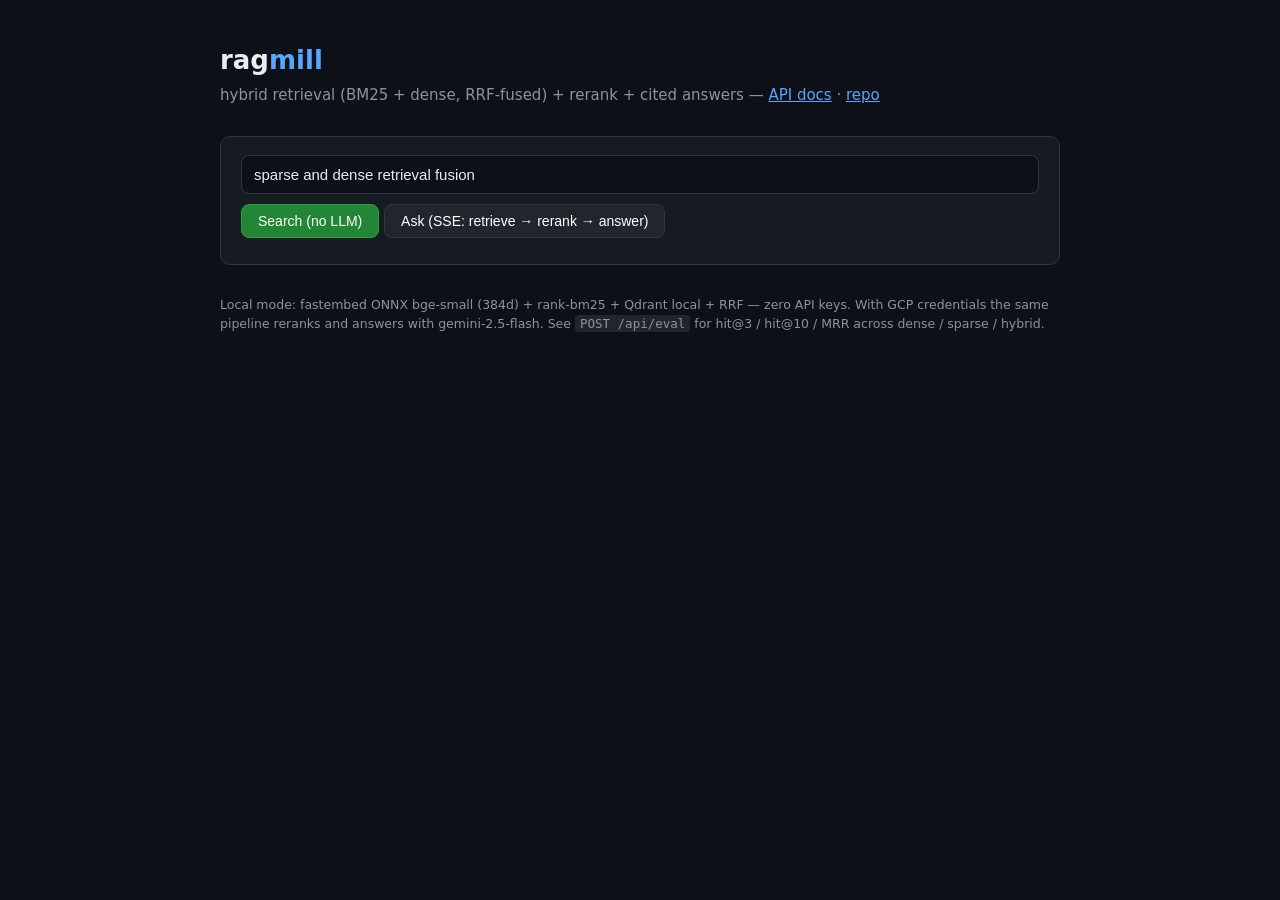
==== static/index.html @ 1eb4d6ab "ragmill v1.0: RAG at 1M documents — local 5K mode complete, cloud ingest job ready - Hybrid retrieva" ====
<!doctype html>
<html lang="en">
<head>
<meta charset="utf-8">
<meta name="viewport" content="width=device-width, initial-scale=1">
<title>ragmill — RAG at 1M documents</title>
<style>
  :root { color-scheme: dark; }
  * { box-sizing: border-box; }
  body { margin:0; font: 15px/1.55 ui-sans-serif, system-ui, sans-serif;
         background:#0d1117; color:#e6edf3; }
  main { max-width: 880px; margin: 0 auto; padding: 40px 20px 80px; }
  h1 { font-size: 26px; margin:0 0 4px; }
  h1 span { color:#58a6ff; }
  .sub { color:#8b949e; margin-bottom:28px; }
  .box { background:#161b22; border:1px solid #30363d; border-radius:10px;
         padding:18px 20px; margin-bottom:18px; }
  input[type=text] { width:100%; padding:10px 12px; border-radius:8px;
    border:1px solid #30363d; background:#0d1117; color:#e6edf3; font-size:15px; }
  button { margin-top:10px; padding:8px 16px; border-radius:8px; border:1px solid;
    background:#238636; border-color:#2ea043; color:#fff; font-size:14px;
    cursor:pointer; }
  button.sec { background:#21262d; border-color:#30363d; }
  button:disabled { opacity:.5; cursor:default; }
  .stage { border-left:3px solid #30363d; padding:2px 12px; margin:14px 0; }
  .stage.retrieve{border-color:#58a6ff}.stage.rerank{border-color:#d29922}
  .stage.answer{border-color:#3fb950}
  .stage h4 { margin:6px 0 4px; font-size:13px; color:#8b949e;
    text-transform:uppercase; letter-spacing:.4px; }
  .paper { padding:6px 0; border-bottom:1px solid #21262d; }
  .paper b { color:#e6edf3; }
  .id { color:#58a6ff; font-family:ui-monospace,monospace; font-size:13px; }
  .score { color:#8b949e; font-family:ui-monospace,monospace; font-size:12px; }
  .answer { white-space:pre-wrap; }
  .cite { font-size:12px; color:#8b949e; }
  .cite a { color:#58a6ff; text-decoration:none; }
  table.mini { width:100%; border-collapse:collapse; font-size:13px; }
  table.mini td, table.mini th { padding:4px 8px; border-bottom:1px solid #21262d; }
  .footer { color:#8b949e; font-size:12.5px; margin-top:30px; }
  code { background:#21262d; padding:1px 5px; border-radius:4px; font-size:12.5px; }
</style>
</head>
<body>
<main>
  <h1>rag<span>mill</span></h1>
  <div class="sub">hybrid retrieval (BM25 + dense, RRF-fused) + rerank + cited answers —
    <a href="/docs" style="color:#58a6ff">API docs</a> ·
    <a href="https://github.com/gorredinesh21/ragmill" style="color:#58a6ff">repo</a></div>

  <div class="box">
    <input id="q" type="text" placeholder="e.g. reciprocal rank fusion for hybrid retrieval"
           value="sparse and dense retrieval fusion">
    <button onclick="doSearch()">Search (no LLM)</button>
    <button class="sec" onclick="doAsk()">Ask (SSE: retrieve → rerank → answer)</button>
    <div id="meta" class="score" style="margin-top:8px"></div>
  </div>

  <div id="out"></div>

  <div class="footer">
    <p>Local mode: fastembed ONNX bge-small (384d) + rank-bm25 + Qdrant local + RRF — zero API keys.
    With GCP credentials the same pipeline reranks and answers with gemini-2.5-flash.
    See <code>POST /api/eval</code> for hit@3 / hit@10 / MRR across dense / sparse / hybrid.</p>
  </div>
</main>

<script>
const $ = id => document.getElementById(id);

function esc(s){ const d=document.createElement('div'); d.textContent=s??''; return d.innerHTML; }

async function doSearch(){
  const q = $('q').value.trim(); if(!q) return;
  $('out').innerHTML = '<div class="box">searching…</div>';
  const r = await fetch('/api/search', {method:'POST',
    headers:{'Content-Type':'application/json'},
    body: JSON.stringify({query:q, k:8})});
  const b = await r.json();
  $('meta').textContent = `hybrid search — ${b.took_ms} ms · dense top: ${b.dense_top3.join(', ')} · sparse top: ${b.sparse_top3.join(', ')}`;
  $('out').innerHTML = '<div class="box">' + b.fused.map((p,i) =>
    `<div class="paper"><span class="id">${esc(p.arxiv_id)}</span> ·
     <span class="score">rrf ${p.rrf_score}</span><br><b>${esc(p.title)}</b>
     <div class="score">${esc((p.categories||[]).join(' '))}</div></div>`).join('') + '</div>';
}

async function doAsk(){
  const q = $('q').value.trim(); if(!q) return;
  $('out').innerHTML = ''; $('meta').textContent = 'streaming…';
  const r = await fetch('/api/query', {method:'POST',
    headers:{'Content-Type':'application/json'},
    body: JSON.stringify({query:q})});
  const reader = r.body.getReader(); const dec = new TextDecoder();
  let buf='', stage=null, box=null;
  while(true){
    const {done, value} = await reader.read(); if(done) break;
    buf += dec.decode(value, {stream:true});
    let idx;
    while((idx = buf.indexOf('\n\n')) >= 0){
      const chunk = buf.slice(0, idx); buf = buf.slice(idx+2);
      let ev='message', data='';
      for(const line of chunk.split('\n')){
        if(line.startsWith('event:')) ev = line.slice(6).trim();
        if(line.startsWith('data:')) data += line.slice(5).trim();
      }
      if(!data) continue;
      try { handle(ev, JSON.parse(data)); } catch(e){}
    }
  }

  function handle(ev, d){
    if(ev === 'stage'){
      if(d.stage==='retrieve'){
        box = document.createElement('div');
        box.className = 'box stage retrieve';
        box.innerHTML = `<h4>① retrieve — ${d.took_ms} ms</h4>` +
          d.fused_top.map(p=>`<div class="paper"><span class="id">${esc(p.arxiv_id)}</span> <b>${esc(p.title)}</b> <span class="score">rrf ${p.rrf_score}</span></div>`).join('');
        $('out').appendChild(box);
      }
      if(d.stage==='rerank'){
        box = document.createElement('div');
        box.className = 'box stage rerank';
        box.innerHTML = `<h4>② rerank — ${d.reranker} — ${d.took_ms} ms</h4>` +
          d.top.map(p=>`<div class="paper"><span class="id">${esc(p.arxiv_id)}</span> <b>${esc(p.title)}</b> <span class="score">${p.rerank_score ?? ''}</span></div>`).join('');
        $('out').appendChild(box);
      }
      if(d.stage==='answer'){
        box = document.createElement('div');
        box.className = 'box stage answer';
        box.innerHTML = `<h4>③ answer — ${d.llm} — ${d.took_ms} ms</h4>
          <div class="answer">${esc(d.answer)}</div>
          <div class="cite" style="margin-top:10px">${d.citations.map(c=>
            `[${c.n}] <a href="${c.url}" target="_blank">${esc(c.arxiv_id)} — ${esc(c.title)}</a>`).join('<br>')}</div>`;
        $('out').appendChild(box);
      }
    }
    if(ev === 'done'){
      $('meta').textContent = 'timings: ' + JSON.stringify(d.timings);
    }
  }
}
</script>
</body>
</html>
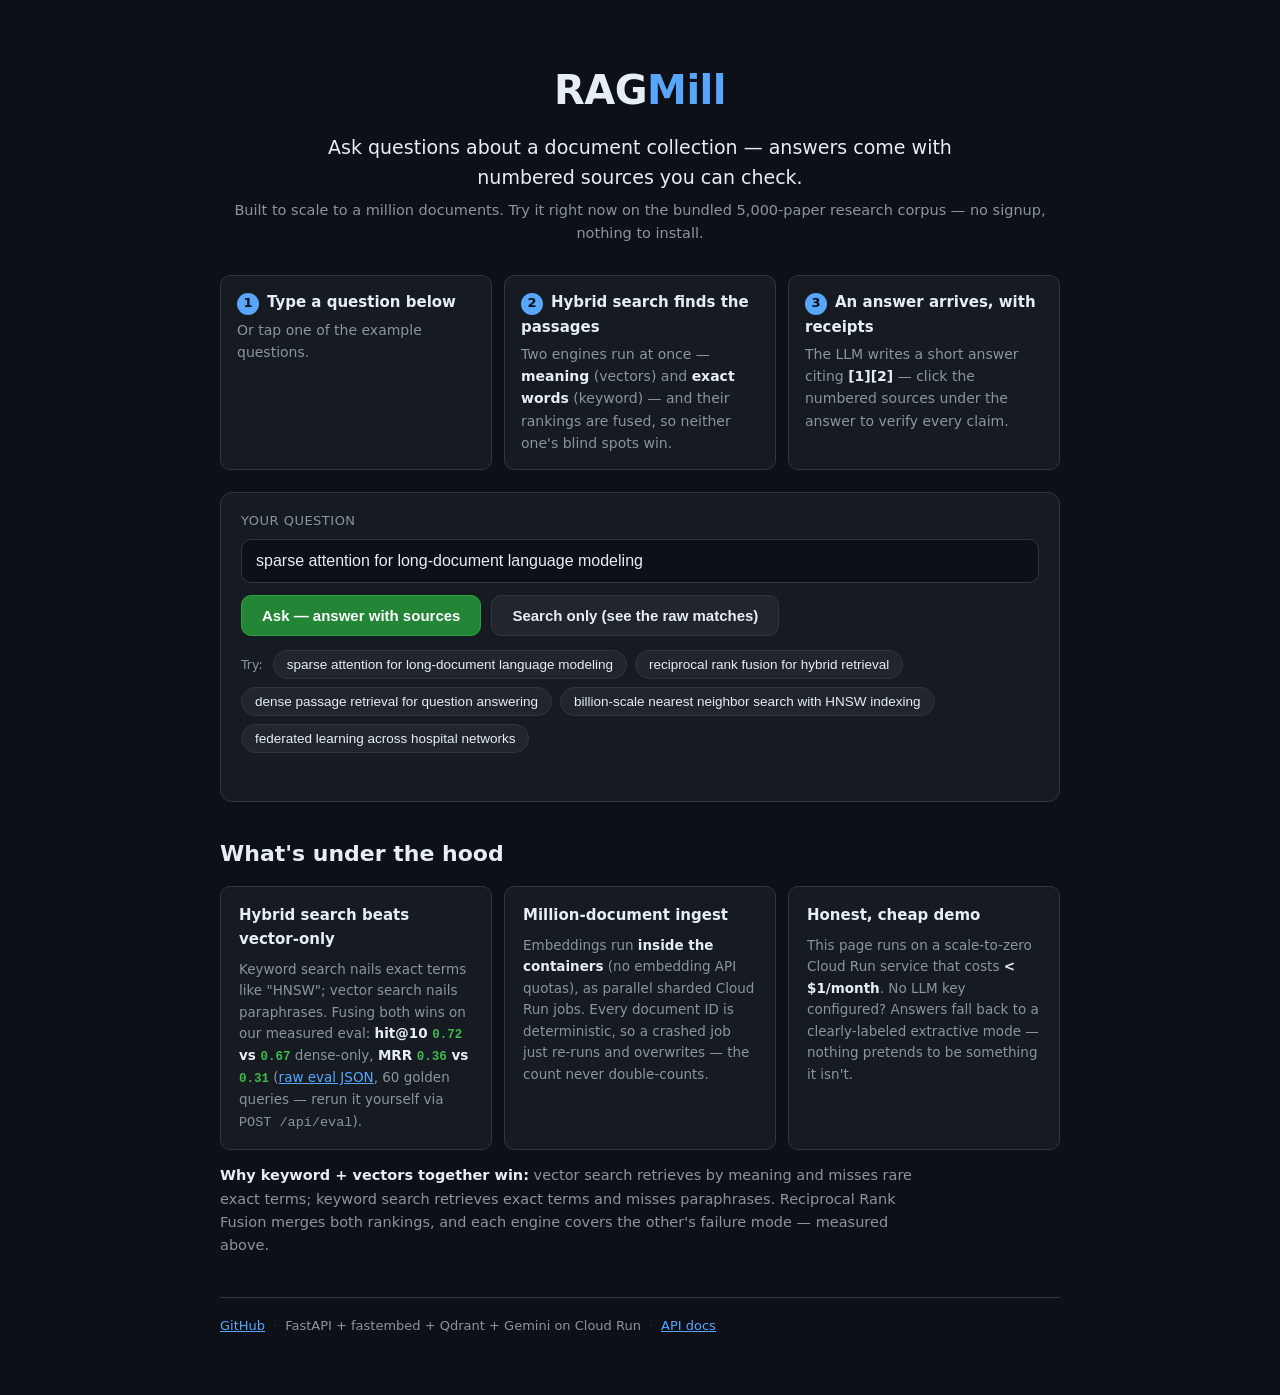
==== commit c00d797c: "cloud cold-start bootstrap + product landing + always-terminating ask stream Cloud usability (was: c" ====
--- a/static/index.html
+++ b/static/index.html
@@ -3,141 +3,386 @@
 <head>
 <meta charset="utf-8">
 <meta name="viewport" content="width=device-width, initial-scale=1">
-<title>ragmill — RAG at 1M documents</title>
+<title>RAGMill — Ask questions, get cited answers</title>
 <style>
-  :root { color-scheme: dark; }
-  * { box-sizing: border-box; }
-  body { margin:0; font: 15px/1.55 ui-sans-serif, system-ui, sans-serif;
-         background:#0d1117; color:#e6edf3; }
-  main { max-width: 880px; margin: 0 auto; padding: 40px 20px 80px; }
-  h1 { font-size: 26px; margin:0 0 4px; }
-  h1 span { color:#58a6ff; }
-  .sub { color:#8b949e; margin-bottom:28px; }
-  .box { background:#161b22; border:1px solid #30363d; border-radius:10px;
-         padding:18px 20px; margin-bottom:18px; }
-  input[type=text] { width:100%; padding:10px 12px; border-radius:8px;
-    border:1px solid #30363d; background:#0d1117; color:#e6edf3; font-size:15px; }
-  button { margin-top:10px; padding:8px 16px; border-radius:8px; border:1px solid;
-    background:#238636; border-color:#2ea043; color:#fff; font-size:14px;
-    cursor:pointer; }
-  button.sec { background:#21262d; border-color:#30363d; }
-  button:disabled { opacity:.5; cursor:default; }
-  .stage { border-left:3px solid #30363d; padding:2px 12px; margin:14px 0; }
-  .stage.retrieve{border-color:#58a6ff}.stage.rerank{border-color:#d29922}
-  .stage.answer{border-color:#3fb950}
-  .stage h4 { margin:6px 0 4px; font-size:13px; color:#8b949e;
-    text-transform:uppercase; letter-spacing:.4px; }
-  .paper { padding:6px 0; border-bottom:1px solid #21262d; }
-  .paper b { color:#e6edf3; }
-  .id { color:#58a6ff; font-family:ui-monospace,monospace; font-size:13px; }
-  .score { color:#8b949e; font-family:ui-monospace,monospace; font-size:12px; }
-  .answer { white-space:pre-wrap; }
-  .cite { font-size:12px; color:#8b949e; }
-  .cite a { color:#58a6ff; text-decoration:none; }
-  table.mini { width:100%; border-collapse:collapse; font-size:13px; }
-  table.mini td, table.mini th { padding:4px 8px; border-bottom:1px solid #21262d; }
-  .footer { color:#8b949e; font-size:12.5px; margin-top:30px; }
-  code { background:#21262d; padding:1px 5px; border-radius:4px; font-size:12.5px; }
+  :root{
+    color-scheme: light dark;
+    --bg:#0d1117; --panel:#161b22; --line:#30363d; --txt:#e6edf3;
+    --muted:#8b949e; --accent:#58a6ff; --green:#3fb950; --amber:#d29922;
+    --red:#f85149;
+  }
+  *{box-sizing:border-box}
+  html{-webkit-text-size-adjust:100%}
+  body{margin:0;font:16px/1.6 ui-sans-serif,system-ui,-apple-system,Segoe UI,sans-serif;
+       background:var(--bg);color:var(--txt)}
+  main{max-width:880px;margin:0 auto;padding:32px 20px 60px}
+  a{color:var(--accent)}
+
+  /* ---------- hero ---------- */
+  .hero{text-align:center;padding:26px 0 8px}
+  .hero h1{font-size:40px;margin:0 0 10px;letter-spacing:-.5px}
+  .hero h1 span{color:var(--accent)}
+  .promise{font-size:19px;margin:0 auto 6px;max-width:640px}
+  .scale-note{color:var(--muted);font-size:14.5px;margin:0 0 22px}
+
+  /* ---------- steps ---------- */
+  .steps{display:flex;gap:12px;margin:0 0 22px;flex-wrap:wrap}
+  .step{flex:1 1 220px;background:var(--panel);border:1px solid var(--line);
+        border-radius:10px;padding:14px 16px;font-size:14px}
+  .step b{display:block;font-size:15px;margin-bottom:4px}
+  .step .n{display:inline-flex;width:22px;height:22px;border-radius:50%;
+           background:var(--accent);color:#0d1117;font-weight:700;font-size:13px;
+           align-items:center;justify-content:center;margin-right:8px}
+  .step p{margin:0;color:var(--muted)}
+  .step p strong{color:var(--txt);font-weight:600}
+
+  /* ---------- demo ---------- */
+  .demo{background:var(--panel);border:1px solid var(--line);border-radius:12px;
+        padding:18px 20px;margin-bottom:26px}
+  .demo label{display:block;font-size:13px;color:var(--muted);
+              text-transform:uppercase;letter-spacing:.5px;margin-bottom:8px}
+  .qrow{display:flex;gap:10px;flex-wrap:wrap}
+  input[type=text]{flex:1 1 320px;min-width:0;padding:12px 14px;border-radius:10px;
+    border:1px solid var(--line);background:var(--bg);color:var(--txt);font-size:16px}
+  input[type=text]:focus{outline:2px solid var(--accent);outline-offset:-1px}
+  .btns{display:flex;gap:10px;margin-top:12px;flex-wrap:wrap}
+  button{padding:11px 20px;border-radius:10px;border:1px solid;cursor:pointer;
+         font-size:15px;font-weight:600}
+  #askBtn{background:#238636;border-color:#2ea043;color:#fff}
+  #searchBtn{background:#21262d;border-color:var(--line);color:var(--txt)}
+  button:disabled{opacity:.5;cursor:default}
+  .chips{margin-top:14px;display:flex;gap:8px;flex-wrap:wrap}
+  .chips .lbl{font-size:12.5px;color:var(--muted);align-self:center;margin-right:2px}
+  .chip{background:#21262d;border:1px solid var(--line);color:var(--txt);
+        border-radius:999px;padding:6px 13px;font-size:13.5px;cursor:pointer;font-weight:400}
+  .chip:hover{border-color:var(--accent)}
+  #meta{color:var(--muted);font-family:ui-monospace,monospace;font-size:12.5px;
+        margin-top:12px;min-height:18px}
+
+  /* ---------- result stages ---------- */
+  .stage{background:var(--panel);border:1px solid var(--line);border-left-width:4px;
+         border-radius:10px;padding:14px 18px;margin:14px 0}
+  .stage.retrieve{border-left-color:var(--accent)}
+  .stage.rerank{border-left-color:var(--amber)}
+  .stage.answer{border-left-color:var(--green)}
+  .stage h3{margin:0 0 10px;font-size:12.5px;color:var(--muted);
+            text-transform:uppercase;letter-spacing:.5px;font-weight:600}
+  .paper{padding:7px 0;border-bottom:1px solid #21262d;font-size:14px}
+  .paper:last-child{border-bottom:none}
+  .paper b{font-weight:600}
+  .paper .detail{color:var(--muted);font-size:13px;margin-top:2px}
+  .id{color:var(--accent);font-family:ui-monospace,monospace;font-size:12.5px}
+  .score{color:var(--muted);font-family:ui-monospace,monospace;font-size:12px}
+  .answer{white-space:pre-wrap;font-size:15px}
+  .answer .citem{color:var(--accent);text-decoration:none;font-weight:700;font-size:12px;vertical-align:super}
+  .sources{margin-top:14px;border-top:1px solid #21262d;padding-top:10px}
+  .sources h4{margin:0 0 6px;font-size:12px;color:var(--muted);
+              text-transform:uppercase;letter-spacing:.5px}
+  .src{padding:5px 0;font-size:13.5px}
+  .src a{color:var(--accent);text-decoration:none}
+  .src a:hover{text-decoration:underline}
+  .src .n{display:inline-block;min-width:22px;color:var(--muted);
+          font-family:ui-monospace,monospace}
+
+  /* ---------- errors ---------- */
+  .error-box{background:#3d1418;border:1px solid var(--red);border-radius:10px;
+             padding:14px 18px;margin:14px 0;color:#ffb3ad}
+  .error-box b{color:var(--red);text-transform:uppercase;font-size:12.5px;
+               letter-spacing:.5px;display:block;margin-bottom:4px}
+
+  /* ---------- under the hood ---------- */
+  .hood{margin-top:34px}
+  .hood h2{font-size:22px;margin:0 0 14px}
+  .hood .grid{display:flex;gap:12px;flex-wrap:wrap}
+  .card{flex:1 1 240px;background:var(--panel);border:1px solid var(--line);
+        border-radius:10px;padding:16px 18px;font-size:14px}
+  .card h3{margin:0 0 8px;font-size:15px}
+  .card p{margin:0;color:var(--muted);font-size:13.5px}
+  .card p strong{color:var(--txt)}
+  .num{font-family:ui-monospace,monospace;font-size:12.5px;color:var(--green)}
+  .hood .why{color:var(--muted);font-size:14.5px;margin:14px 0 0;max-width:720px}
+  .hood .why strong{color:var(--txt)}
+
+  /* ---------- footer ---------- */
+  footer{border-top:1px solid var(--line);margin-top:40px;padding-top:18px;
+         color:var(--muted);font-size:13px;display:flex;gap:8px;flex-wrap:wrap;
+         align-items:center}
+  footer .dot{color:var(--line)}
+  @media(max-width:640px){
+    .hero h1{font-size:32px}
+    .promise{font-size:17px}
+    .qrow{flex-direction:column}
+    .btns button{flex:1}
+  }
 </style>
 </head>
 <body>
 <main>
-  <h1>rag<span>mill</span></h1>
-  <div class="sub">hybrid retrieval (BM25 + dense, RRF-fused) + rerank + cited answers —
-    <a href="/docs" style="color:#58a6ff">API docs</a> ·
-    <a href="https://github.com/gorredinesh21/ragmill" style="color:#58a6ff">repo</a></div>
-
-  <div class="box">
-    <input id="q" type="text" placeholder="e.g. reciprocal rank fusion for hybrid retrieval"
-           value="sparse and dense retrieval fusion">
-    <button onclick="doSearch()">Search (no LLM)</button>
-    <button class="sec" onclick="doAsk()">Ask (SSE: retrieve → rerank → answer)</button>
-    <div id="meta" class="score" style="margin-top:8px"></div>
+
+  <!-- ================= hero ================= -->
+  <div class="hero">
+    <h1>RAG<span>Mill</span></h1>
+    <p class="promise">Ask questions about a document collection — answers come
+      with numbered sources you can check.</p>
+    <p class="scale-note">Built to scale to a million documents. Try it right now
+      on the bundled 5,000-paper research corpus — no signup, nothing to install.</p>
   </div>
 
+  <!-- ================= 3 steps ================= -->
+  <div class="steps">
+    <div class="step"><b><span class="n">1</span>Type a question below</b>
+      <p>Or tap one of the example questions.</p></div>
+    <div class="step"><b><span class="n">2</span>Hybrid search finds the passages</b>
+      <p>Two engines run at once — <strong>meaning</strong> (vectors) and
+      <strong>exact words</strong> (keyword) — and their rankings are fused,
+      so neither one's blind spots win.</p></div>
+    <div class="step"><b><span class="n">3</span>An answer arrives, with receipts</b>
+      <p>The LLM writes a short answer citing <strong>[1][2]</strong> — click the
+      numbered sources under the answer to verify every claim.</p></div>
+  </div>
+
+  <!-- ================= demo ================= -->
+  <div class="demo">
+    <label for="q">Your question</label>
+    <div class="qrow">
+      <input id="q" type="text" enterkeyhint="search"
+             placeholder="e.g. How do you make transformers handle long documents?"
+             value="sparse attention for long-document language modeling">
+    </div>
+    <div class="btns">
+      <button id="askBtn" onclick="doAsk()">Ask — answer with sources</button>
+      <button id="searchBtn" onclick="doSearch()">Search only (see the raw matches)</button>
+    </div>
+    <div class="chips">
+      <span class="lbl">Try:</span>
+      <button class="chip" onclick="useChip(this)">sparse attention for long-document language modeling</button>
+      <button class="chip" onclick="useChip(this)">reciprocal rank fusion for hybrid retrieval</button>
+      <button class="chip" onclick="useChip(this)">dense passage retrieval for question answering</button>
+      <button class="chip" onclick="useChip(this)">billion-scale nearest neighbor search with HNSW indexing</button>
+      <button class="chip" onclick="useChip(this)">federated learning across hospital networks</button>
+    </div>
+    <div id="meta"></div>
+  </div>
+
+  <!-- streamed results land here -->
   <div id="out"></div>
 
-  <div class="footer">
-    <p>Local mode: fastembed ONNX bge-small (384d) + rank-bm25 + Qdrant local + RRF — zero API keys.
-    With GCP credentials the same pipeline reranks and answers with gemini-2.5-flash.
-    See <code>POST /api/eval</code> for hit@3 / hit@10 / MRR across dense / sparse / hybrid.</p>
+  <!-- ================= under the hood ================= -->
+  <div class="hood">
+    <h2>What's under the hood</h2>
+    <div class="grid">
+      <div class="card">
+        <h3>Hybrid search beats vector-only</h3>
+        <p>Keyword search nails exact terms like "HNSW"; vector search nails
+           paraphrases. Fusing both wins on our measured eval:
+           <strong>hit@10 <span class="num">0.72</span> vs
+           <span class="num">0.67</span></strong> dense-only,
+           <strong>MRR <span class="num">0.36</span> vs
+           <span class="num">0.31</span></strong>
+           (<a href="/api/eval/results" target="_blank">raw eval JSON</a>,
+           60 golden queries — rerun it yourself via <code>POST /api/eval</code>).</p>
+      </div>
+      <div class="card">
+        <h3>Million-document ingest</h3>
+        <p>Embeddings run <strong>inside the containers</strong> (no embedding
+           API quotas), as parallel sharded Cloud Run jobs. Every document ID is
+           deterministic, so a crashed job just re-runs and overwrites — the
+           count never double-counts.</p>
+      </div>
+      <div class="card">
+        <h3>Honest, cheap demo</h3>
+        <p>This page runs on a scale-to-zero Cloud Run service that costs
+           <strong>&lt; $1/month</strong>. No LLM key configured? Answers fall
+           back to a clearly-labeled extractive mode — nothing pretends to be
+           something it isn't.</p>
+      </div>
+    </div>
+    <p class="why"><strong>Why keyword + vectors together win:</strong> vector
+      search retrieves by meaning and misses rare exact terms; keyword search
+      retrieves exact terms and misses paraphrases. Reciprocal Rank Fusion
+      merges both rankings, and each engine covers the other's failure mode —
+      measured above.</p>
   </div>
+
+  <!-- ================= footer ================= -->
+  <footer>
+    <a href="https://github.com/gorredinesh21/ragmill">GitHub</a><span class="dot">·</span>
+    <span>FastAPI + fastembed + Qdrant + Gemini on Cloud Run</span><span class="dot">·</span>
+    <a href="/docs">API docs</a>
+  </footer>
 </main>
 
 <script>
 const $ = id => document.getElementById(id);
+const ASK_TIMEOUT_MS = 90000;   // hard client-side deadline for the ask stream
+let askSeq = 0;                 // ignore stale streams after a new question
 
 function esc(s){ const d=document.createElement('div'); d.textContent=s??''; return d.innerHTML; }
+
+function showError(title, msg){
+  const el = document.createElement('div');
+  el.className = 'error-box';
+  el.innerHTML = `<b>${esc(title)}</b>${esc(msg)}`;
+  $('out').appendChild(el);
+}
+
+function setBusy(b){
+  $('askBtn').disabled = b; $('searchBtn').disabled = b;
+  if(b){ $('meta').textContent = 'streaming…'; }
+}
+
+function useChip(btn){ $('q').value = btn.textContent.trim(); doAsk(); }
+
+/* ======================= search (no LLM) ======================= */
 
 async function doSearch(){
   const q = $('q').value.trim(); if(!q) return;
-  $('out').innerHTML = '<div class="box">searching…</div>';
-  const r = await fetch('/api/search', {method:'POST',
-    headers:{'Content-Type':'application/json'},
-    body: JSON.stringify({query:q, k:8})});
-  const b = await r.json();
-  $('meta').textContent = `hybrid search — ${b.took_ms} ms · dense top: ${b.dense_top3.join(', ')} · sparse top: ${b.sparse_top3.join(', ')}`;
-  $('out').innerHTML = '<div class="box">' + b.fused.map((p,i) =>
-    `<div class="paper"><span class="id">${esc(p.arxiv_id)}</span> ·
-     <span class="score">rrf ${p.rrf_score}</span><br><b>${esc(p.title)}</b>
-     <div class="score">${esc((p.categories||[]).join(' '))}</div></div>`).join('') + '</div>';
+  $('out').innerHTML = ''; $('meta').textContent = 'searching…';
+  setBusy(true);
+  try{
+    const r = await fetch('/api/search', {method:'POST',
+      headers:{'Content-Type':'application/json'},
+      body: JSON.stringify({query:q, k:8})});
+    if(!r.ok){
+      let msg = 'HTTP ' + r.status;
+      try{ const b = await r.json(); if(b.detail) msg = b.detail; }catch(e){}
+      throw new Error(msg);
+    }
+    const b = await r.json();
+    $('meta').textContent =
+      `hybrid search — ${b.took_ms} ms · dense top: ${b.dense_top3.join(', ')} · sparse top: ${b.sparse_top3.join(', ')}`;
+    if(!b.fused.length){
+      showError('No results', 'Retrieval returned 0 documents — try different wording.');
+      return;
+    }
+    const box = document.createElement('div');
+    box.className = 'stage retrieve';
+    box.innerHTML = '<h3>hybrid search — top matches</h3>' + b.fused.map((p,i) =>
+      `<div class="paper"><span class="id">${esc(p.arxiv_id)}</span> ·
+       <span class="score">rrf ${p.rrf_score}</span><br><b>${i+1}. ${esc(p.title)}</b>
+       <div class="detail">${esc((p.categories||[]).join(' · '))}</div></div>`).join('');
+    $('out').appendChild(box);
+  }catch(e){
+    showError('Search failed', String(e.message||e));
+  }finally{
+    setBusy(false);
+  }
 }
+
+/* ======================= ask (SSE, always terminates) ======================= */
 
 async function doAsk(){
   const q = $('q').value.trim(); if(!q) return;
-  $('out').innerHTML = ''; $('meta').textContent = 'streaming…';
-  const r = await fetch('/api/query', {method:'POST',
-    headers:{'Content-Type':'application/json'},
-    body: JSON.stringify({query:q})});
-  const reader = r.body.getReader(); const dec = new TextDecoder();
-  let buf='', stage=null, box=null;
-  while(true){
-    const {done, value} = await reader.read(); if(done) break;
-    buf += dec.decode(value, {stream:true});
-    let idx;
-    while((idx = buf.indexOf('\n\n')) >= 0){
-      const chunk = buf.slice(0, idx); buf = buf.slice(idx+2);
-      let ev='message', data='';
-      for(const line of chunk.split('\n')){
-        if(line.startsWith('event:')) ev = line.slice(6).trim();
-        if(line.startsWith('data:')) data += line.slice(5).trim();
+  const seq = ++askSeq;
+  $('out').innerHTML = '';
+  setBusy(true);
+  const ctrl = new AbortController();
+  const timer = setTimeout(() => ctrl.abort(), ASK_TIMEOUT_MS);
+  let terminal = false;   // became true on `done` or `error`
+
+  const fail = (title, msg) => { terminal = true; showError(title, msg); };
+
+  try{
+    const r = await fetch('/api/query', {method:'POST',
+      headers:{'Content-Type':'application/json'},
+      body: JSON.stringify({query:q}), signal: ctrl.signal});
+    if(!r.ok || !r.body){
+      let msg = 'HTTP ' + r.status;
+      try{ const b = await r.json(); if(b.detail) msg = b.detail; }catch(e){}
+      throw new Error(msg);
+    }
+    const reader = r.body.getReader(); const dec = new TextDecoder();
+    let buf='';
+    while(!terminal){
+      const {done, value} = await reader.read(); if(done) break;
+      buf += dec.decode(value, {stream:true});
+      let idx;
+      while((idx = buf.indexOf('\n\n')) >= 0){
+        const chunk = buf.slice(0, idx); buf = buf.slice(idx+2);
+        let ev='message', data='';
+        for(const line of chunk.split('\n')){
+          if(line.startsWith('event:')) ev = line.slice(6).trim();
+          if(line.startsWith('data:')) data += line.slice(5).trim();
+        }
+        if(!data) continue;
+        try { handle(ev, JSON.parse(data)); } catch(e){}
+        if(terminal) break;
       }
-      if(!data) continue;
-      try { handle(ev, JSON.parse(data)); } catch(e){}
-    }
-  }
-
+    }
+    if(!terminal && seq === askSeq){
+      fail('Stream ended without an answer',
+           'The server closed the stream before answering. Please try again.');
+    }
+  }catch(e){
+    if(seq !== askSeq) return;
+    if(e.name === 'AbortError'){
+      fail('Timed out after 90 seconds',
+           'No answer arrived within 90s — the service may still be waking up. Try again.');
+    }else{
+      fail('Ask failed', String(e.message||e));
+    }
+  }finally{
+    clearTimeout(timer);
+    if(seq === askSeq) setBusy(false);
+  }
+
+  /* ---- render one SSE event (ignored if a newer question took over) ---- */
   function handle(ev, d){
-    if(ev === 'stage'){
-      if(d.stage==='retrieve'){
-        box = document.createElement('div');
-        box.className = 'box stage retrieve';
-        box.innerHTML = `<h4>① retrieve — ${d.took_ms} ms</h4>` +
-          d.fused_top.map(p=>`<div class="paper"><span class="id">${esc(p.arxiv_id)}</span> <b>${esc(p.title)}</b> <span class="score">rrf ${p.rrf_score}</span></div>`).join('');
-        $('out').appendChild(box);
+    if(seq !== askSeq) return;
+    if(ev === 'error'){
+      fail('Error — ' + (d.code || 'unknown'), d.message || 'unknown error');
+      return;
+    }
+    if(ev !== 'stage') {
+      if(ev === 'done'){
+        terminal = true;
+        const t = d.timings || {};
+        $('meta').textContent =
+          `done — retrieve ${t.retrieve_ms ?? '?'} ms · rerank ${t.rerank_ms ?? '?'} ms · answer ${t.answer_ms ?? '?'} ms`;
       }
-      if(d.stage==='rerank'){
-        box = document.createElement('div');
-        box.className = 'box stage rerank';
-        box.innerHTML = `<h4>② rerank — ${d.reranker} — ${d.took_ms} ms</h4>` +
-          d.top.map(p=>`<div class="paper"><span class="id">${esc(p.arxiv_id)}</span> <b>${esc(p.title)}</b> <span class="score">${p.rerank_score ?? ''}</span></div>`).join('');
-        $('out').appendChild(box);
-      }
-      if(d.stage==='answer'){
-        box = document.createElement('div');
-        box.className = 'box stage answer';
-        box.innerHTML = `<h4>③ answer — ${d.llm} — ${d.took_ms} ms</h4>
-          <div class="answer">${esc(d.answer)}</div>
-          <div class="cite" style="margin-top:10px">${d.citations.map(c=>
-            `[${c.n}] <a href="${c.url}" target="_blank">${esc(c.arxiv_id)} — ${esc(c.title)}</a>`).join('<br>')}</div>`;
-        $('out').appendChild(box);
-      }
-    }
-    if(ev === 'done'){
-      $('meta').textContent = 'timings: ' + JSON.stringify(d.timings);
+      return;
+    }
+    if(d.stage === 'retrieve'){
+      const box = document.createElement('div');
+      box.className = 'stage retrieve';
+      box.innerHTML = `<h3>① retrieved passages — ${d.took_ms} ms</h3>` +
+        d.fused_top.map((p,i) =>
+          `<div class="paper"><span class="id">${esc(p.arxiv_id)}</span>
+           <span class="score">rrf ${p.rrf_score}</span><br>
+           <b>${i+1}. ${esc(p.title)}</b>
+           <div class="detail">${esc((p.categories||[]).join(' · '))}</div></div>`).join('');
+      $('out').appendChild(box);
+    }
+    if(d.stage === 'rerank'){
+      const box = document.createElement('div');
+      box.className = 'stage rerank';
+      box.innerHTML = `<h3>② reranked — ${esc(d.reranker)} — ${d.took_ms} ms</h3>` +
+        d.top.map((p,i) =>
+          `<div class="paper"><span class="id">${esc(p.arxiv_id)}</span>
+           <span class="score">${p.rerank_score ?? ''}</span><br>
+           <b>${i+1}. ${esc(p.title)}</b></div>`).join('');
+      $('out').appendChild(box);
+    }
+    if(d.stage === 'answer'){
+      const box = document.createElement('div');
+      box.className = 'stage answer';
+      const linkedAnswer = esc(d.answer)
+        .replace(/\[(\d+)\]/g,
+          (m,n) => `<a class="citem" href="#src-${n}">${m}</a>`);
+      const sources = (d.citations || []).map(c =>
+        `<div class="src" id="src-${c.n}"><span class="n">[${c.n}]</span>
+         <a href="${esc(c.url)}" target="_blank" rel="noopener">${esc(c.title)}</a>
+         <span class="score"> · ${esc(c.arxiv_id)}</span></div>`).join('');
+      box.innerHTML = `<h3>③ answer — ${esc(d.llm)} — ${d.took_ms} ms</h3>
+        <div class="answer">${linkedAnswer}</div>
+        <div class="sources"><h4>Sources — click to verify</h4>${sources}</div>`;
+      $('out').appendChild(box);
     }
   }
 }
+
+/* Enter key runs Ask */
+$('q').addEventListener('keydown', e => { if(e.key === 'Enter') doAsk(); });
 </script>
 </body>
 </html>
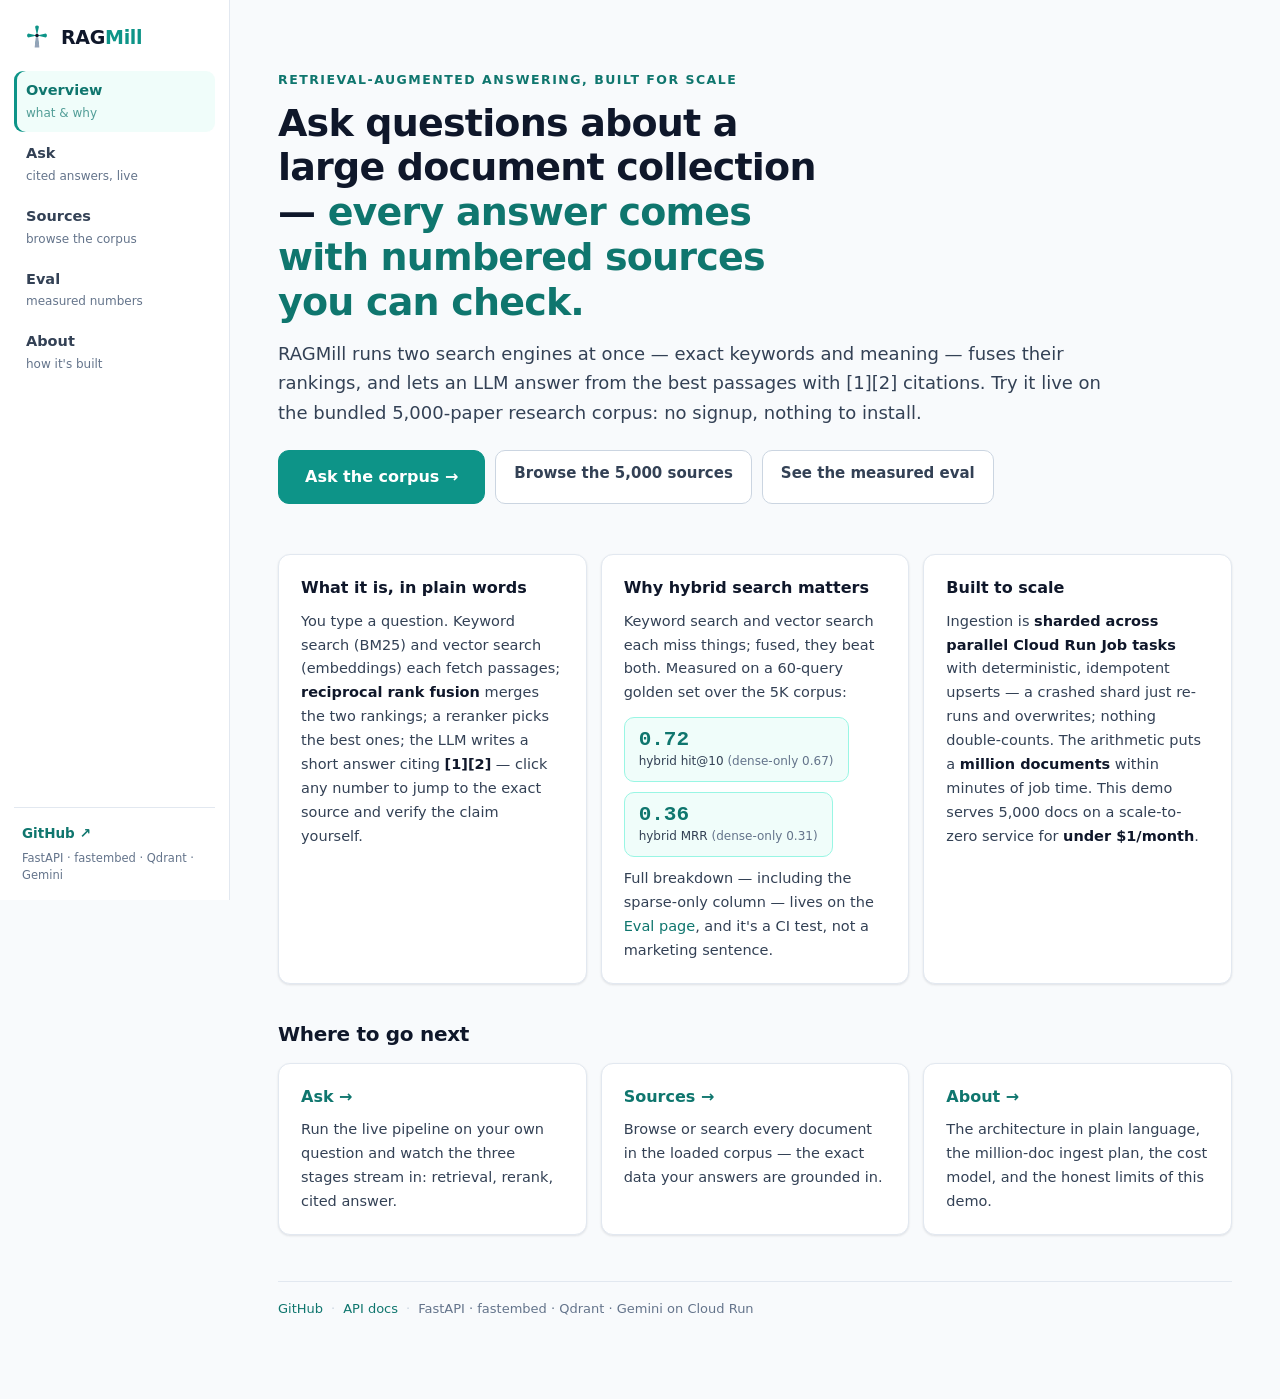
==== commit 5167df03: "multi-page product site: sidebar UI (Overview/Ask/Sources/Eval/About) + GET /api/documents - shared " ====
--- a/static/index.html
+++ b/static/index.html
@@ -3,386 +3,116 @@
 <head>
 <meta charset="utf-8">
 <meta name="viewport" content="width=device-width, initial-scale=1">
-<title>RAGMill — Ask questions, get cited answers</title>
-<style>
-  :root{
-    color-scheme: light dark;
-    --bg:#0d1117; --panel:#161b22; --line:#30363d; --txt:#e6edf3;
-    --muted:#8b949e; --accent:#58a6ff; --green:#3fb950; --amber:#d29922;
-    --red:#f85149;
-  }
-  *{box-sizing:border-box}
-  html{-webkit-text-size-adjust:100%}
-  body{margin:0;font:16px/1.6 ui-sans-serif,system-ui,-apple-system,Segoe UI,sans-serif;
-       background:var(--bg);color:var(--txt)}
-  main{max-width:880px;margin:0 auto;padding:32px 20px 60px}
-  a{color:var(--accent)}
-
-  /* ---------- hero ---------- */
-  .hero{text-align:center;padding:26px 0 8px}
-  .hero h1{font-size:40px;margin:0 0 10px;letter-spacing:-.5px}
-  .hero h1 span{color:var(--accent)}
-  .promise{font-size:19px;margin:0 auto 6px;max-width:640px}
-  .scale-note{color:var(--muted);font-size:14.5px;margin:0 0 22px}
-
-  /* ---------- steps ---------- */
-  .steps{display:flex;gap:12px;margin:0 0 22px;flex-wrap:wrap}
-  .step{flex:1 1 220px;background:var(--panel);border:1px solid var(--line);
-        border-radius:10px;padding:14px 16px;font-size:14px}
-  .step b{display:block;font-size:15px;margin-bottom:4px}
-  .step .n{display:inline-flex;width:22px;height:22px;border-radius:50%;
-           background:var(--accent);color:#0d1117;font-weight:700;font-size:13px;
-           align-items:center;justify-content:center;margin-right:8px}
-  .step p{margin:0;color:var(--muted)}
-  .step p strong{color:var(--txt);font-weight:600}
-
-  /* ---------- demo ---------- */
-  .demo{background:var(--panel);border:1px solid var(--line);border-radius:12px;
-        padding:18px 20px;margin-bottom:26px}
-  .demo label{display:block;font-size:13px;color:var(--muted);
-              text-transform:uppercase;letter-spacing:.5px;margin-bottom:8px}
-  .qrow{display:flex;gap:10px;flex-wrap:wrap}
-  input[type=text]{flex:1 1 320px;min-width:0;padding:12px 14px;border-radius:10px;
-    border:1px solid var(--line);background:var(--bg);color:var(--txt);font-size:16px}
-  input[type=text]:focus{outline:2px solid var(--accent);outline-offset:-1px}
-  .btns{display:flex;gap:10px;margin-top:12px;flex-wrap:wrap}
-  button{padding:11px 20px;border-radius:10px;border:1px solid;cursor:pointer;
-         font-size:15px;font-weight:600}
-  #askBtn{background:#238636;border-color:#2ea043;color:#fff}
-  #searchBtn{background:#21262d;border-color:var(--line);color:var(--txt)}
-  button:disabled{opacity:.5;cursor:default}
-  .chips{margin-top:14px;display:flex;gap:8px;flex-wrap:wrap}
-  .chips .lbl{font-size:12.5px;color:var(--muted);align-self:center;margin-right:2px}
-  .chip{background:#21262d;border:1px solid var(--line);color:var(--txt);
-        border-radius:999px;padding:6px 13px;font-size:13.5px;cursor:pointer;font-weight:400}
-  .chip:hover{border-color:var(--accent)}
-  #meta{color:var(--muted);font-family:ui-monospace,monospace;font-size:12.5px;
-        margin-top:12px;min-height:18px}
-
-  /* ---------- result stages ---------- */
-  .stage{background:var(--panel);border:1px solid var(--line);border-left-width:4px;
-         border-radius:10px;padding:14px 18px;margin:14px 0}
-  .stage.retrieve{border-left-color:var(--accent)}
-  .stage.rerank{border-left-color:var(--amber)}
-  .stage.answer{border-left-color:var(--green)}
-  .stage h3{margin:0 0 10px;font-size:12.5px;color:var(--muted);
-            text-transform:uppercase;letter-spacing:.5px;font-weight:600}
-  .paper{padding:7px 0;border-bottom:1px solid #21262d;font-size:14px}
-  .paper:last-child{border-bottom:none}
-  .paper b{font-weight:600}
-  .paper .detail{color:var(--muted);font-size:13px;margin-top:2px}
-  .id{color:var(--accent);font-family:ui-monospace,monospace;font-size:12.5px}
-  .score{color:var(--muted);font-family:ui-monospace,monospace;font-size:12px}
-  .answer{white-space:pre-wrap;font-size:15px}
-  .answer .citem{color:var(--accent);text-decoration:none;font-weight:700;font-size:12px;vertical-align:super}
-  .sources{margin-top:14px;border-top:1px solid #21262d;padding-top:10px}
-  .sources h4{margin:0 0 6px;font-size:12px;color:var(--muted);
-              text-transform:uppercase;letter-spacing:.5px}
-  .src{padding:5px 0;font-size:13.5px}
-  .src a{color:var(--accent);text-decoration:none}
-  .src a:hover{text-decoration:underline}
-  .src .n{display:inline-block;min-width:22px;color:var(--muted);
-          font-family:ui-monospace,monospace}
-
-  /* ---------- errors ---------- */
-  .error-box{background:#3d1418;border:1px solid var(--red);border-radius:10px;
-             padding:14px 18px;margin:14px 0;color:#ffb3ad}
-  .error-box b{color:var(--red);text-transform:uppercase;font-size:12.5px;
-               letter-spacing:.5px;display:block;margin-bottom:4px}
-
-  /* ---------- under the hood ---------- */
-  .hood{margin-top:34px}
-  .hood h2{font-size:22px;margin:0 0 14px}
-  .hood .grid{display:flex;gap:12px;flex-wrap:wrap}
-  .card{flex:1 1 240px;background:var(--panel);border:1px solid var(--line);
-        border-radius:10px;padding:16px 18px;font-size:14px}
-  .card h3{margin:0 0 8px;font-size:15px}
-  .card p{margin:0;color:var(--muted);font-size:13.5px}
-  .card p strong{color:var(--txt)}
-  .num{font-family:ui-monospace,monospace;font-size:12.5px;color:var(--green)}
-  .hood .why{color:var(--muted);font-size:14.5px;margin:14px 0 0;max-width:720px}
-  .hood .why strong{color:var(--txt)}
-
-  /* ---------- footer ---------- */
-  footer{border-top:1px solid var(--line);margin-top:40px;padding-top:18px;
-         color:var(--muted);font-size:13px;display:flex;gap:8px;flex-wrap:wrap;
-         align-items:center}
-  footer .dot{color:var(--line)}
-  @media(max-width:640px){
-    .hero h1{font-size:32px}
-    .promise{font-size:17px}
-    .qrow{flex-direction:column}
-    .btns button{flex:1}
-  }
-</style>
+<title>RAGMill — answers with numbered sources</title>
+<link rel="icon" href="data:image/svg+xml,%3Csvg xmlns='http://www.w3.org/2000/svg' viewBox='0 0 32 32'%3E%3Cg transform='translate(16 14)' fill='%230d9488'%3E%3Cpath d='M0 0 L-2.2 -10 A2.5 2.5 0 0 1 2.2 -10Z'/%3E%3Cpath d='M0 0 L-2.2 -10 A2.5 2.5 0 0 1 2.2 -10Z' transform='rotate(90)'/%3E%3Cpath d='M0 0 L-2.2 -10 A2.5 2.5 0 0 1 2.2 -10Z' transform='rotate(180)'/%3E%3Cpath d='M0 0 L-2.2 -10 A2.5 2.5 0 0 1 2.2 -10Z' transform='rotate(270)'/%3E%3C/g%3E%3Ccircle cx='16' cy='14' r='2.1' fill='%230f172a'/%3E%3Cpath d='M14.6 16.5 L13.4 27 L18.6 27 L17.4 16.5Z' fill='%2394a3b8'/%3E%3C/svg%3E">
+<link rel="stylesheet" href="/static/assets/style.css">
 </head>
 <body>
-<main>
 
-  <!-- ================= hero ================= -->
-  <div class="hero">
-    <h1>RAG<span>Mill</span></h1>
-    <p class="promise">Ask questions about a document collection — answers come
-      with numbered sources you can check.</p>
-    <p class="scale-note">Built to scale to a million documents. Try it right now
-      on the bundled 5,000-paper research corpus — no signup, nothing to install.</p>
+<aside class="sidebar">
+  <a class="brand" href="/" aria-label="RAGMill home">
+    <svg class="mill" viewBox="0 0 36 36" width="30" height="30" aria-hidden="true">
+      <g transform="translate(18 15)">
+        <g class="blades">
+          <path d="M0 0 L-2.3 -10.5 A2.6 2.6 0 0 1 2.3 -10.5 Z"/>
+          <path d="M0 0 L-2.3 -10.5 A2.6 2.6 0 0 1 2.3 -10.5 Z" transform="rotate(90)"/>
+          <path d="M0 0 L-2.3 -10.5 A2.6 2.6 0 0 1 2.3 -10.5 Z" transform="rotate(180)"/>
+          <path d="M0 0 L-2.3 -10.5 A2.6 2.6 0 0 1 2.3 -10.5 Z" transform="rotate(270)"/>
+        </g>
+        <circle class="hub" r="2.2"/>
+        <path class="tower" d="M-1.5 2.5 L-2.8 14.5 L2.8 14.5 L1.5 2.5 Z"/>
+      </g>
+    </svg>
+    <span class="brand-name">RAG<b>Mill</b></span>
+  </a>
+  <nav class="nav" aria-label="Main">
+    <a class="nav-link active" href="/"><span class="nl">Overview</span><span class="ns">what &amp; why</span></a>
+    <a class="nav-link" href="/ask"><span class="nl">Ask</span><span class="ns">cited answers, live</span></a>
+    <a class="nav-link" href="/sources"><span class="nl">Sources</span><span class="ns">browse the corpus</span></a>
+    <a class="nav-link" href="/eval"><span class="nl">Eval</span><span class="ns">measured numbers</span></a>
+    <a class="nav-link" href="/about"><span class="nl">About</span><span class="ns">how it's built</span></a>
+  </nav>
+  <div class="sidebar-foot">
+    <a class="gh" href="https://github.com/gorredinesh21/ragmill" target="_blank" rel="noopener">GitHub ↗</a>
+    <span class="stack">FastAPI · fastembed · Qdrant · Gemini</span>
   </div>
+</aside>
 
-  <!-- ================= 3 steps ================= -->
-  <div class="steps">
-    <div class="step"><b><span class="n">1</span>Type a question below</b>
-      <p>Or tap one of the example questions.</p></div>
-    <div class="step"><b><span class="n">2</span>Hybrid search finds the passages</b>
-      <p>Two engines run at once — <strong>meaning</strong> (vectors) and
-      <strong>exact words</strong> (keyword) — and their rankings are fused,
-      so neither one's blind spots win.</p></div>
-    <div class="step"><b><span class="n">3</span>An answer arrives, with receipts</b>
-      <p>The LLM writes a short answer citing <strong>[1][2]</strong> — click the
-      numbered sources under the answer to verify every claim.</p></div>
-  </div>
+<main class="content">
 
-  <!-- ================= demo ================= -->
-  <div class="demo">
-    <label for="q">Your question</label>
-    <div class="qrow">
-      <input id="q" type="text" enterkeyhint="search"
-             placeholder="e.g. How do you make transformers handle long documents?"
-             value="sparse attention for long-document language modeling">
+  <section class="hero">
+    <p class="eyebrow">Retrieval-augmented answering, built for scale</p>
+    <h1>Ask questions about a large document collection — <span class="accent">every answer comes with numbered sources you can check.</span></h1>
+    <p class="lede">RAGMill runs two search engines at once — exact keywords and
+      meaning — fuses their rankings, and lets an LLM answer from the best
+      passages with [1][2] citations. Try it live on the bundled
+      5,000-paper research corpus: no signup, nothing to install.</p>
+    <div class="cta-row">
+      <a class="btn primary big" href="/ask">Ask the corpus →</a>
+      <a class="btn ghost" href="/sources">Browse the 5,000 sources</a>
+      <a class="btn ghost" href="/eval">See the measured eval</a>
     </div>
-    <div class="btns">
-      <button id="askBtn" onclick="doAsk()">Ask — answer with sources</button>
-      <button id="searchBtn" onclick="doSearch()">Search only (see the raw matches)</button>
+  </section>
+
+  <section class="grid3" style="margin-top:34px">
+    <div class="card">
+      <h3>What it is, in plain words</h3>
+      <p>You type a question. Keyword search (BM25) and vector search
+        (embeddings) each fetch passages; <b>reciprocal rank fusion</b> merges
+        the two rankings; a reranker picks the best ones; the LLM writes a
+        short answer citing <b>[1][2]</b> — click any number to jump to the
+        exact source and verify the claim yourself.</p>
     </div>
-    <div class="chips">
-      <span class="lbl">Try:</span>
-      <button class="chip" onclick="useChip(this)">sparse attention for long-document language modeling</button>
-      <button class="chip" onclick="useChip(this)">reciprocal rank fusion for hybrid retrieval</button>
-      <button class="chip" onclick="useChip(this)">dense passage retrieval for question answering</button>
-      <button class="chip" onclick="useChip(this)">billion-scale nearest neighbor search with HNSW indexing</button>
-      <button class="chip" onclick="useChip(this)">federated learning across hospital networks</button>
+    <div class="card">
+      <h3>Why hybrid search matters</h3>
+      <p>Keyword search and vector search each miss things; fused, they beat
+        both. Measured on a 60-query golden set over the 5K corpus:</p>
+      <div class="proof">
+        <div class="pchip"><span class="pv">0.72</span>
+          <span class="pl">hybrid hit@10 <em>(dense-only 0.67)</em></span></div>
+        <div class="pchip"><span class="pv">0.36</span>
+          <span class="pl">hybrid MRR <em>(dense-only 0.31)</em></span></div>
+      </div>
+      <p style="margin-top:10px">Full breakdown — including the sparse-only
+        column — lives on the <a href="/eval">Eval page</a>, and it's a CI
+        test, not a marketing sentence.</p>
     </div>
-    <div id="meta"></div>
-  </div>
+    <div class="card">
+      <h3>Built to scale</h3>
+      <p>Ingestion is <b>sharded across parallel Cloud Run Job tasks</b> with
+        deterministic, idempotent upserts — a crashed shard just re-runs and
+        overwrites; nothing double-counts. The arithmetic puts a
+        <b>million documents</b> within minutes of job time. This demo serves
+        5,000 docs on a scale-to-zero service for <b>under $1/month</b>.</p>
+    </div>
+  </section>
 
-  <!-- streamed results land here -->
-  <div id="out"></div>
+  <h2>Where to go next</h2>
+  <section class="grid3">
+    <a class="card" href="/ask" style="display:block">
+      <h3>Ask →</h3>
+      <p>Run the live pipeline on your own question and watch the three stages
+        stream in: retrieval, rerank, cited answer.</p>
+    </a>
+    <a class="card" href="/sources" style="display:block">
+      <h3>Sources →</h3>
+      <p>Browse or search every document in the loaded corpus — the exact data
+        your answers are grounded in.</p>
+    </a>
+    <a class="card" href="/about" style="display:block">
+      <h3>About →</h3>
+      <p>The architecture in plain language, the million-doc ingest plan, the
+        cost model, and the honest limits of this demo.</p>
+    </a>
+  </section>
 
-  <!-- ================= under the hood ================= -->
-  <div class="hood">
-    <h2>What's under the hood</h2>
-    <div class="grid">
-      <div class="card">
-        <h3>Hybrid search beats vector-only</h3>
-        <p>Keyword search nails exact terms like "HNSW"; vector search nails
-           paraphrases. Fusing both wins on our measured eval:
-           <strong>hit@10 <span class="num">0.72</span> vs
-           <span class="num">0.67</span></strong> dense-only,
-           <strong>MRR <span class="num">0.36</span> vs
-           <span class="num">0.31</span></strong>
-           (<a href="/api/eval/results" target="_blank">raw eval JSON</a>,
-           60 golden queries — rerun it yourself via <code>POST /api/eval</code>).</p>
-      </div>
-      <div class="card">
-        <h3>Million-document ingest</h3>
-        <p>Embeddings run <strong>inside the containers</strong> (no embedding
-           API quotas), as parallel sharded Cloud Run jobs. Every document ID is
-           deterministic, so a crashed job just re-runs and overwrites — the
-           count never double-counts.</p>
-      </div>
-      <div class="card">
-        <h3>Honest, cheap demo</h3>
-        <p>This page runs on a scale-to-zero Cloud Run service that costs
-           <strong>&lt; $1/month</strong>. No LLM key configured? Answers fall
-           back to a clearly-labeled extractive mode — nothing pretends to be
-           something it isn't.</p>
-      </div>
-    </div>
-    <p class="why"><strong>Why keyword + vectors together win:</strong> vector
-      search retrieves by meaning and misses rare exact terms; keyword search
-      retrieves exact terms and misses paraphrases. Reciprocal Rank Fusion
-      merges both rankings, and each engine covers the other's failure mode —
-      measured above.</p>
-  </div>
-
-  <!-- ================= footer ================= -->
-  <footer>
+  <footer class="page-foot">
     <a href="https://github.com/gorredinesh21/ragmill">GitHub</a><span class="dot">·</span>
-    <span>FastAPI + fastembed + Qdrant + Gemini on Cloud Run</span><span class="dot">·</span>
-    <a href="/docs">API docs</a>
+    <a href="/docs">API docs</a><span class="dot">·</span>
+    <span>FastAPI · fastembed · Qdrant · Gemini on Cloud Run</span>
   </footer>
 </main>
 
-<script>
-const $ = id => document.getElementById(id);
-const ASK_TIMEOUT_MS = 90000;   // hard client-side deadline for the ask stream
-let askSeq = 0;                 // ignore stale streams after a new question
-
-function esc(s){ const d=document.createElement('div'); d.textContent=s??''; return d.innerHTML; }
-
-function showError(title, msg){
-  const el = document.createElement('div');
-  el.className = 'error-box';
-  el.innerHTML = `<b>${esc(title)}</b>${esc(msg)}`;
-  $('out').appendChild(el);
-}
-
-function setBusy(b){
-  $('askBtn').disabled = b; $('searchBtn').disabled = b;
-  if(b){ $('meta').textContent = 'streaming…'; }
-}
-
-function useChip(btn){ $('q').value = btn.textContent.trim(); doAsk(); }
-
-/* ======================= search (no LLM) ======================= */
-
-async function doSearch(){
-  const q = $('q').value.trim(); if(!q) return;
-  $('out').innerHTML = ''; $('meta').textContent = 'searching…';
-  setBusy(true);
-  try{
-    const r = await fetch('/api/search', {method:'POST',
-      headers:{'Content-Type':'application/json'},
-      body: JSON.stringify({query:q, k:8})});
-    if(!r.ok){
-      let msg = 'HTTP ' + r.status;
-      try{ const b = await r.json(); if(b.detail) msg = b.detail; }catch(e){}
-      throw new Error(msg);
-    }
-    const b = await r.json();
-    $('meta').textContent =
-      `hybrid search — ${b.took_ms} ms · dense top: ${b.dense_top3.join(', ')} · sparse top: ${b.sparse_top3.join(', ')}`;
-    if(!b.fused.length){
-      showError('No results', 'Retrieval returned 0 documents — try different wording.');
-      return;
-    }
-    const box = document.createElement('div');
-    box.className = 'stage retrieve';
-    box.innerHTML = '<h3>hybrid search — top matches</h3>' + b.fused.map((p,i) =>
-      `<div class="paper"><span class="id">${esc(p.arxiv_id)}</span> ·
-       <span class="score">rrf ${p.rrf_score}</span><br><b>${i+1}. ${esc(p.title)}</b>
-       <div class="detail">${esc((p.categories||[]).join(' · '))}</div></div>`).join('');
-    $('out').appendChild(box);
-  }catch(e){
-    showError('Search failed', String(e.message||e));
-  }finally{
-    setBusy(false);
-  }
-}
-
-/* ======================= ask (SSE, always terminates) ======================= */
-
-async function doAsk(){
-  const q = $('q').value.trim(); if(!q) return;
-  const seq = ++askSeq;
-  $('out').innerHTML = '';
-  setBusy(true);
-  const ctrl = new AbortController();
-  const timer = setTimeout(() => ctrl.abort(), ASK_TIMEOUT_MS);
-  let terminal = false;   // became true on `done` or `error`
-
-  const fail = (title, msg) => { terminal = true; showError(title, msg); };
-
-  try{
-    const r = await fetch('/api/query', {method:'POST',
-      headers:{'Content-Type':'application/json'},
-      body: JSON.stringify({query:q}), signal: ctrl.signal});
-    if(!r.ok || !r.body){
-      let msg = 'HTTP ' + r.status;
-      try{ const b = await r.json(); if(b.detail) msg = b.detail; }catch(e){}
-      throw new Error(msg);
-    }
-    const reader = r.body.getReader(); const dec = new TextDecoder();
-    let buf='';
-    while(!terminal){
-      const {done, value} = await reader.read(); if(done) break;
-      buf += dec.decode(value, {stream:true});
-      let idx;
-      while((idx = buf.indexOf('\n\n')) >= 0){
-        const chunk = buf.slice(0, idx); buf = buf.slice(idx+2);
-        let ev='message', data='';
-        for(const line of chunk.split('\n')){
-          if(line.startsWith('event:')) ev = line.slice(6).trim();
-          if(line.startsWith('data:')) data += line.slice(5).trim();
-        }
-        if(!data) continue;
-        try { handle(ev, JSON.parse(data)); } catch(e){}
-        if(terminal) break;
-      }
-    }
-    if(!terminal && seq === askSeq){
-      fail('Stream ended without an answer',
-           'The server closed the stream before answering. Please try again.');
-    }
-  }catch(e){
-    if(seq !== askSeq) return;
-    if(e.name === 'AbortError'){
-      fail('Timed out after 90 seconds',
-           'No answer arrived within 90s — the service may still be waking up. Try again.');
-    }else{
-      fail('Ask failed', String(e.message||e));
-    }
-  }finally{
-    clearTimeout(timer);
-    if(seq === askSeq) setBusy(false);
-  }
-
-  /* ---- render one SSE event (ignored if a newer question took over) ---- */
-  function handle(ev, d){
-    if(seq !== askSeq) return;
-    if(ev === 'error'){
-      fail('Error — ' + (d.code || 'unknown'), d.message || 'unknown error');
-      return;
-    }
-    if(ev !== 'stage') {
-      if(ev === 'done'){
-        terminal = true;
-        const t = d.timings || {};
-        $('meta').textContent =
-          `done — retrieve ${t.retrieve_ms ?? '?'} ms · rerank ${t.rerank_ms ?? '?'} ms · answer ${t.answer_ms ?? '?'} ms`;
-      }
-      return;
-    }
-    if(d.stage === 'retrieve'){
-      const box = document.createElement('div');
-      box.className = 'stage retrieve';
-      box.innerHTML = `<h3>① retrieved passages — ${d.took_ms} ms</h3>` +
-        d.fused_top.map((p,i) =>
-          `<div class="paper"><span class="id">${esc(p.arxiv_id)}</span>
-           <span class="score">rrf ${p.rrf_score}</span><br>
-           <b>${i+1}. ${esc(p.title)}</b>
-           <div class="detail">${esc((p.categories||[]).join(' · '))}</div></div>`).join('');
-      $('out').appendChild(box);
-    }
-    if(d.stage === 'rerank'){
-      const box = document.createElement('div');
-      box.className = 'stage rerank';
-      box.innerHTML = `<h3>② reranked — ${esc(d.reranker)} — ${d.took_ms} ms</h3>` +
-        d.top.map((p,i) =>
-          `<div class="paper"><span class="id">${esc(p.arxiv_id)}</span>
-           <span class="score">${p.rerank_score ?? ''}</span><br>
-           <b>${i+1}. ${esc(p.title)}</b></div>`).join('');
-      $('out').appendChild(box);
-    }
-    if(d.stage === 'answer'){
-      const box = document.createElement('div');
-      box.className = 'stage answer';
-      const linkedAnswer = esc(d.answer)
-        .replace(/\[(\d+)\]/g,
-          (m,n) => `<a class="citem" href="#src-${n}">${m}</a>`);
-      const sources = (d.citations || []).map(c =>
-        `<div class="src" id="src-${c.n}"><span class="n">[${c.n}]</span>
-         <a href="${esc(c.url)}" target="_blank" rel="noopener">${esc(c.title)}</a>
-         <span class="score"> · ${esc(c.arxiv_id)}</span></div>`).join('');
-      box.innerHTML = `<h3>③ answer — ${esc(d.llm)} — ${d.took_ms} ms</h3>
-        <div class="answer">${linkedAnswer}</div>
-        <div class="sources"><h4>Sources — click to verify</h4>${sources}</div>`;
-      $('out').appendChild(box);
-    }
-  }
-}
-
-/* Enter key runs Ask */
-$('q').addEventListener('keydown', e => { if(e.key === 'Enter') doAsk(); });
-</script>
+<script src="/static/assets/app.js"></script>
 </body>
 </html>
--- a/static/assets/style.css
+++ b/static/assets/style.css
@@ -0,0 +1,262 @@
+/* RAGMill — shared product stylesheet (light theme, fixed sidebar, no build step) */
+
+:root{
+  --bg:#f8fafc; --panel:#ffffff; --line:#e2e8f0; --line-strong:#cbd5e1;
+  --txt:#0f172a; --txt-2:#334155; --muted:#64748b;
+  --accent:#0d9488; --accent-strong:#0f766e; --accent-soft:#f0fdfa;
+  --accent-line:#99f6e4;
+  --red:#dc2626; --red-soft:#fef2f2; --red-line:#fecaca; --red-txt:#7f1d1d;
+  --amber:#b45309; --amber-soft:#fffbeb; --amber-line:#fde68a;
+  --green:#047857; --green-soft:#ecfdf5; --green-line:#a7f3d0;
+  --shadow:0 1px 2px rgba(15,23,42,.05), 0 1px 3px rgba(15,23,42,.06);
+  --radius:12px;
+  color-scheme:light;
+}
+*{box-sizing:border-box}
+html{-webkit-text-size-adjust:100%}
+body{margin:0;background:var(--bg);color:var(--txt);
+     font:16px/1.65 ui-sans-serif,system-ui,-apple-system,"Segoe UI",Roboto,sans-serif}
+a{color:var(--accent-strong);text-decoration:none}
+a:hover{text-decoration:underline}
+code{font-family:ui-monospace,SFMono-Regular,Menlo,Consolas,monospace;font-size:.9em;
+     background:#f1f5f9;border:1px solid var(--line);border-radius:5px;padding:1px 5px}
+
+/* ======================= sidebar ======================= */
+
+.sidebar{position:fixed;top:0;bottom:0;left:0;width:230px;background:var(--panel);
+         border-right:1px solid var(--line);display:flex;flex-direction:column;
+         padding:20px 14px 16px;z-index:10}
+.brand{display:flex;align-items:center;gap:9px;padding:2px 8px 18px;color:var(--txt)}
+.brand:hover{text-decoration:none}
+.brand-name{font-size:19px;font-weight:700;letter-spacing:-.3px}
+.brand-name b{color:var(--accent)}
+.mill .blades{fill:var(--accent);animation:mill-spin 18s linear infinite;
+              transform-box:fill-box;transform-origin:center}
+.mill .hub{fill:#0f172a}
+.mill .tower{fill:#94a3b8}
+@keyframes mill-spin{to{transform:rotate(360deg)}}
+@media (prefers-reduced-motion:reduce){.mill .blades{animation:none}}
+
+.nav{display:flex;flex-direction:column;gap:2px}
+.nav-link{display:block;padding:8px 12px;border-radius:9px;color:var(--txt-2)}
+.nav-link:hover{background:#f1f5f9;text-decoration:none}
+.nav-link .nl{font-weight:600;font-size:14.5px;display:block}
+.nav-link .ns{font-size:12px;color:var(--muted);display:block;margin-top:1px}
+.nav-link.active{background:var(--accent-soft);color:var(--accent-strong);
+                 box-shadow:inset 3px 0 0 var(--accent)}
+.nav-link.active .ns{color:var(--accent-strong);opacity:.7}
+
+.sidebar-foot{margin-top:auto;padding:14px 8px 0;border-top:1px solid var(--line);
+              display:flex;flex-direction:column;gap:5px}
+.sidebar-foot .gh{font-weight:600;font-size:13.5px}
+.sidebar-foot .stack{font-size:11.5px;color:var(--muted);line-height:1.5}
+
+/* ======================= content column ======================= */
+
+.content{margin-left:230px;padding:44px 48px 80px;max-width:1080px}
+.page-head{margin-bottom:26px}
+.page-head h1{font-size:30px;letter-spacing:-.5px;margin:0 0 8px;line-height:1.25}
+.lede{color:var(--txt-2);font-size:17px;max-width:72ch;margin:0 0 6px}
+.muted{color:var(--muted)}
+h2{font-size:20px;letter-spacing:-.3px;margin:34px 0 12px}
+h3{font-size:16px;margin:0 0 8px}
+
+.eyebrow{font-size:12.5px;font-weight:700;letter-spacing:.12em;text-transform:uppercase;
+         color:var(--accent-strong);margin:0 0 10px}
+.hero{padding:26px 0 6px}
+.hero h1{font-size:38px;line-height:1.18;letter-spacing:-.8px;margin:0 0 14px;max-width:21ch}
+.hero h1 .accent{color:var(--accent-strong)}
+.hero .lede{font-size:18px;margin-bottom:22px}
+.cta-row{display:flex;gap:10px;flex-wrap:wrap;margin:4px 0 10px}
+
+/* cards + grids */
+.card{background:var(--panel);border:1px solid var(--line);border-radius:var(--radius);
+      padding:20px 22px;box-shadow:var(--shadow)}
+.grid3{display:grid;grid-template-columns:repeat(3,1fr);gap:14px}
+.grid2{display:grid;grid-template-columns:repeat(2,1fr);gap:14px}
+.card p{margin:0;color:var(--txt-2);font-size:14.5px}
+.card p + p{margin-top:8px}
+.card b{color:var(--txt)}
+@media (max-width:1080px){.grid3{grid-template-columns:1fr 1fr}}
+@media (max-width:700px){.grid3,.grid2{grid-template-columns:1fr}}
+
+/* buttons + chips */
+.btn{display:inline-block;padding:10px 18px;border-radius:10px;border:1px solid;
+     cursor:pointer;font-size:15px;font-weight:600;text-align:center;
+     transition:background .12s,border-color .12s}
+.btn:hover{text-decoration:none}
+.btn.primary{background:var(--accent);border-color:var(--accent);color:#fff}
+.btn.primary:hover{background:var(--accent-strong);border-color:var(--accent-strong)}
+.btn.ghost{background:var(--panel);border-color:var(--line-strong);color:var(--txt-2)}
+.btn.ghost:hover{border-color:var(--accent);color:var(--accent-strong)}
+.btn.big{padding:13px 26px;font-size:16px;border-radius:11px}
+.btn:disabled{opacity:.5;cursor:default;pointer-events:none}
+
+.chips{margin-top:14px;display:flex;gap:8px;flex-wrap:wrap}
+.chips .lbl{font-size:12.5px;color:var(--muted);align-self:center;margin-right:2px}
+.chip{background:var(--panel);border:1px solid var(--line);color:var(--txt-2);
+      border-radius:999px;padding:6px 13px;font-size:13.5px;cursor:pointer;font-weight:400}
+.chip:hover{border-color:var(--accent);color:var(--accent-strong)}
+
+input[type=text],input[type=search]{padding:12px 14px;border-radius:10px;
+  border:1px solid var(--line-strong);background:var(--panel);color:var(--txt);
+  font-size:16px;min-width:0}
+input[type=text]:focus,input[type=search]:focus{outline:2px solid var(--accent);
+  outline-offset:-1px;border-color:var(--accent)}
+
+/* proof chips (measured numbers) */
+.proof{display:flex;gap:10px;flex-wrap:wrap;margin-top:12px}
+.pchip{display:flex;flex-direction:column;background:var(--accent-soft);
+  border:1px solid var(--accent-line);border-radius:10px;padding:9px 14px;min-width:150px}
+.pchip .pv{font-family:ui-monospace,SFMono-Regular,Menlo,monospace;font-size:21px;
+  font-weight:700;color:var(--accent-strong);line-height:1.2}
+.pchip .pl{font-size:12px;color:var(--txt-2)}
+.pchip .pl em{color:var(--muted);font-style:normal}
+
+/* corpus status pill */
+.corpus-status{display:inline-flex;align-items:center;gap:8px;background:var(--panel);
+  border:1px solid var(--line);border-radius:999px;padding:6px 14px;font-size:13.5px;
+  color:var(--txt-2);margin:10px 0 0}
+.corpus-status .dot{width:9px;height:9px;border-radius:50%;background:#94a3b8;flex:none}
+.corpus-status .dot.on{background:var(--accent)}
+.corpus-status .dot.wait{background:var(--amber)}
+
+/* ======================= ask page (SSE demo) ======================= */
+
+.demo{margin-bottom:22px}
+.demo label{display:block;font-size:12.5px;color:var(--muted);text-transform:uppercase;
+            letter-spacing:.06em;margin-bottom:8px;font-weight:600}
+.qrow{display:flex;gap:10px;flex-wrap:wrap}
+.qrow input[type=text]{flex:1 1 320px}
+.btns{display:flex;gap:10px;margin-top:12px;flex-wrap:wrap}
+#meta{color:var(--muted);font-family:ui-monospace,SFMono-Regular,Menlo,monospace;
+      font-size:12.5px;margin-top:12px;min-height:18px;word-break:break-word}
+
+.stage{background:var(--panel);border:1px solid var(--line);border-left-width:4px;
+       border-radius:10px;padding:14px 18px;margin:14px 0;box-shadow:var(--shadow)}
+.stage.retrieve{border-left-color:var(--accent)}
+.stage.rerank{border-left-color:#d97706}
+.stage.answer{border-left-color:var(--accent)}
+.stage h3{margin:0 0 10px;font-size:12.5px;color:var(--muted);text-transform:uppercase;
+          letter-spacing:.06em;font-weight:700}
+.paper{padding:7px 0;border-bottom:1px solid var(--line);font-size:14px}
+.paper:last-child{border-bottom:none}
+.paper b{font-weight:600}
+.paper .detail{color:var(--muted);font-size:13px;margin-top:2px}
+.id{color:var(--accent-strong);font-family:ui-monospace,SFMono-Regular,Menlo,monospace;
+    font-size:12.5px}
+.score{color:var(--muted);font-family:ui-monospace,SFMono-Regular,Menlo,monospace;
+       font-size:12px}
+.answer{white-space:pre-wrap;font-size:15px}
+.answer .citem{color:var(--accent-strong);font-weight:700;font-size:12px;
+               vertical-align:super}
+.sources{margin-top:14px;border-top:1px solid var(--line);padding-top:10px}
+.sources h4{margin:0 0 6px;font-size:12px;color:var(--muted);text-transform:uppercase;
+            letter-spacing:.06em}
+.src{padding:5px 0;font-size:13.5px}
+.src a{color:var(--accent-strong)}
+.src a:hover{text-decoration:underline}
+.src .n{display:inline-block;min-width:24px;color:var(--muted);
+        font-family:ui-monospace,SFMono-Regular,Menlo,monospace}
+
+/* error boxes */
+.error-box{background:var(--red-soft);border:1px solid var(--red-line);
+           border-radius:10px;padding:14px 18px;margin:14px 0;color:var(--red-txt)}
+.error-box b{color:var(--red);text-transform:uppercase;font-size:12.5px;
+             letter-spacing:.06em;display:block;margin-bottom:4px}
+
+/* ======================= sources page ======================= */
+
+.searchrow{display:flex;gap:10px;flex-wrap:wrap;margin:18px 0 10px}
+.searchrow input[type=search]{flex:1 1 300px}
+#srcMeta{margin:6px 0 16px;font-size:14px}
+.doclist{display:flex;flex-direction:column;gap:10px}
+.doc{background:var(--panel);border:1px solid var(--line);border-radius:10px;
+     box-shadow:var(--shadow);overflow:hidden}
+.doc summary{cursor:pointer;list-style:none;padding:14px 18px;display:flex;
+             flex-direction:column;gap:3px}
+.doc summary::-webkit-details-marker{display:none}
+.doc summary:hover{background:#f8fafc}
+.doc[open] summary{border-bottom:1px solid var(--line)}
+.doc-title{font-weight:600;font-size:15px}
+.doc-meta{font-family:ui-monospace,SFMono-Regular,Menlo,monospace;font-size:12px;
+          color:var(--muted)}
+.doc-snip{font-size:13.5px;color:var(--txt-2);margin-top:4px}
+.doc-body{padding:14px 18px}
+.doc-body p{margin:0 0 10px;font-size:14px;color:var(--txt-2)}
+.doc-body a{font-size:13.5px;font-weight:600}
+.pager{display:flex;align-items:center;justify-content:center;gap:16px;margin:24px 0 0}
+#pageInfo{font-size:13.5px;color:var(--muted)}
+
+/* ======================= eval page ======================= */
+
+.mode-grid{display:grid;grid-template-columns:repeat(3,1fr);gap:14px;margin:16px 0}
+@media (max-width:900px){.mode-grid{grid-template-columns:1fr}}
+.mode-card{background:var(--panel);border:1px solid var(--line);border-radius:var(--radius);
+           padding:18px 20px;box-shadow:var(--shadow)}
+.mode-card.best{border-color:var(--accent);background:var(--accent-soft)}
+.mode-card h3{display:flex;align-items:center;gap:8px}
+.mode-card .sub{margin:2px 0 12px;font-size:13px;color:var(--muted)}
+.mode-card .tag{font-size:10.5px;font-weight:700;letter-spacing:.06em;text-transform:uppercase;
+                background:var(--accent);color:#fff;border-radius:999px;padding:2px 9px}
+.metrics{display:flex;gap:8px}
+.metric{flex:1;background:var(--panel);border:1px solid var(--line);border-radius:9px;
+        padding:8px 10px;text-align:center}
+.mode-card.best .metric{border-color:var(--accent-line)}
+.metric .mv{display:block;font-family:ui-monospace,SFMono-Regular,Menlo,monospace;
+            font-size:18px;font-weight:700;color:var(--accent-strong)}
+.metric .ml{font-size:11px;color:var(--muted)}
+.legend{font-size:14px;color:var(--txt-2);max-width:78ch;margin:6px 0 0}
+.legend b{color:var(--txt)}
+
+.eval-table{border-collapse:collapse;width:100%;background:var(--panel);
+            border:1px solid var(--line);border-radius:10px;overflow:hidden;
+            font-size:14.5px;margin-top:12px}
+.eval-table th,.eval-table td{padding:9px 14px;border-bottom:1px solid var(--line);
+                              text-align:left}
+.eval-table thead th{background:#f1f5f9;font-size:12px;text-transform:uppercase;
+                     letter-spacing:.05em;color:var(--muted)}
+.eval-table tbody th{font-weight:600}
+.eval-table td{font-family:ui-monospace,SFMono-Regular,Menlo,monospace}
+.eval-table tr:last-child th,.eval-table tr:last-child td{border-bottom:none}
+.live-tag{font-size:13.5px;font-weight:600;color:var(--accent-strong);margin:14px 0 0}
+
+/* ======================= about page ======================= */
+
+.flow{display:flex;flex-direction:column;gap:10px;margin:16px 0}
+.flow-step{display:flex;gap:14px;background:var(--panel);border:1px solid var(--line);
+           border-radius:10px;padding:14px 18px;box-shadow:var(--shadow)}
+.flow-step .n{flex:none;width:26px;height:26px;border-radius:50%;background:var(--accent);
+              color:#fff;font-weight:700;font-size:13.5px;display:flex;align-items:center;
+              justify-content:center;margin-top:2px}
+.flow-step b{display:block;font-size:15px}
+.flow-step p{margin:2px 0 0;font-size:14px;color:var(--txt-2)}
+.links{display:flex;gap:10px;flex-wrap:wrap;margin-top:14px}
+
+/* ======================= page footer ======================= */
+
+.page-foot{border-top:1px solid var(--line);margin-top:46px;padding-top:16px;
+           color:var(--muted);font-size:13px;display:flex;gap:8px;flex-wrap:wrap;
+           align-items:center}
+.page-foot .dot{color:var(--line-strong)}
+
+/* ======================= responsive: sidebar -> top bar ======================= */
+
+@media (max-width:800px){
+  .sidebar{position:sticky;top:0;bottom:auto;width:auto;height:auto;
+           flex-direction:row;align-items:center;gap:12px;padding:10px 14px;
+           border-right:none;border-bottom:1px solid var(--line)}
+  .brand{padding:0}
+  .nav{flex-direction:row;overflow-x:auto;flex:1;gap:4px;scrollbar-width:thin}
+  .nav-link{white-space:nowrap;padding:6px 10px}
+  .nav-link .ns{display:none}
+  .nav-link.active{box-shadow:inset 0 -2px 0 var(--accent)}
+  .sidebar-foot{margin:0;padding:0;border:none}
+  .sidebar-foot .stack{display:none}
+  .sidebar-foot .gh{font-size:13px}
+  .content{margin-left:0;padding:26px 18px 60px}
+  .hero h1{font-size:29px}
+  .hero .lede{font-size:16px}
+  .qrow{flex-direction:column}
+  .btns .btn{flex:1}
+}
